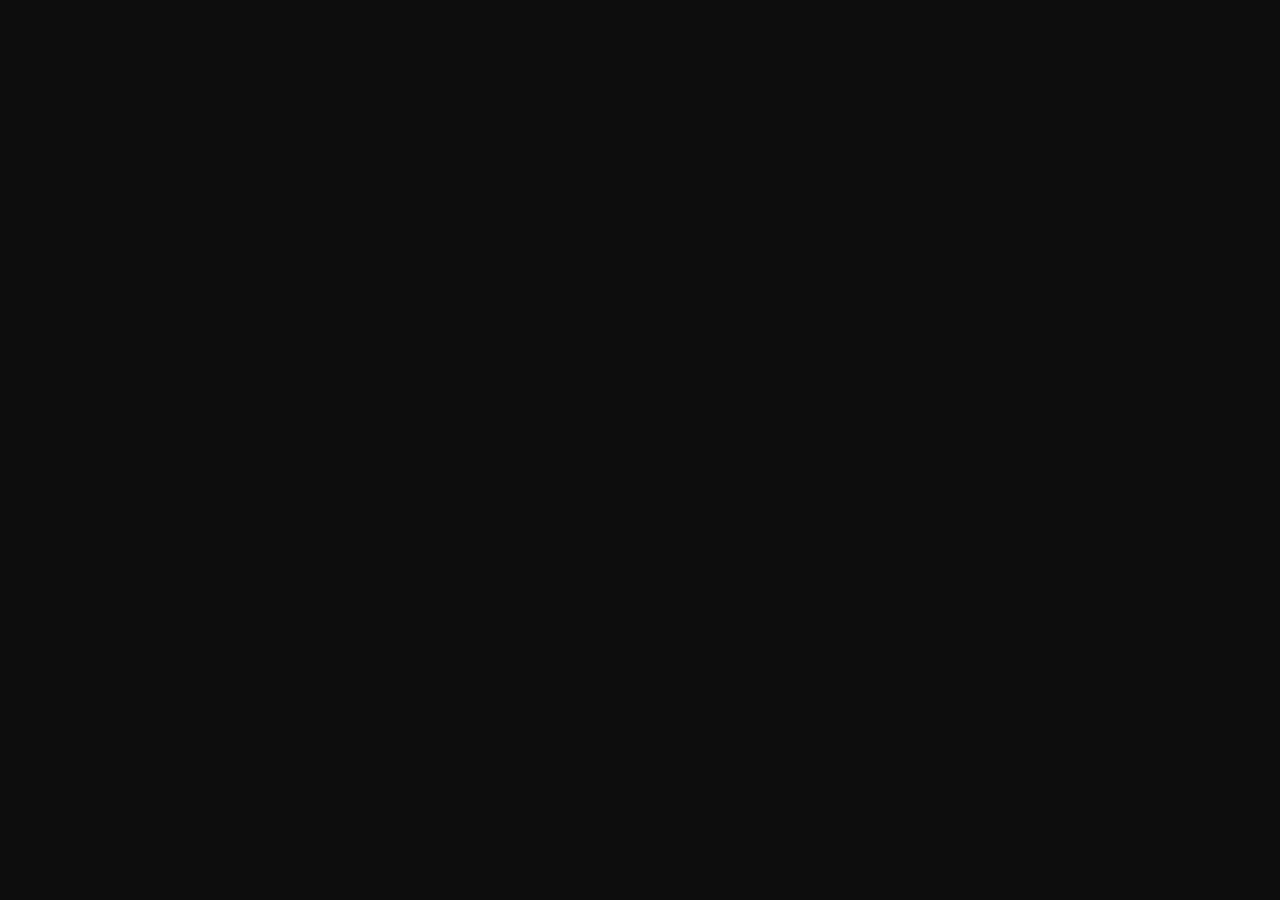
==== aplicacoes.html @ 839f95e7 "feat: configurações iniciais do site de catálogo das aplicações" ====
<!DOCTYPE html>
<html lang="pt-br">
<head>
  <meta charset="UTF-8">
  <meta name="viewport" content="width=device-width, initial-scale=1.0">
  <link rel="preconnect" href="https://fonts.googleapis.com">
  <link rel="preconnect" href="https://fonts.gstatic.com" crossorigin>
  <link
    href="https://fonts.googleapis.com/css2?family=IBM+Plex+Sans:wght@400;500;600;700&family=Space+Grotesk:wght@400;500;600;700&family=Space+Mono:wght@400;700&display=swap"
    rel="stylesheet">
  <link rel="stylesheet" href="./css/styleAplicacoes.css">
  <title>Heitor César Dev - Aplicações</title>
</head>
<body>
  
  <script src="./js/scriptAplicacoes.js"></script>
</body>
</html>
---- css/styleAplicacoes.css ----
html {
  scroll-behavior: smooth;
}

* {
  margin: 0;
  padding: 0;
  box-sizing: border-box;
}

:root {
  --bg-primary: #0d0d0d;
  --bg-secondary: #161616;
  --text-main: #f5f5f5;
  --text-muted: #a3a3a3;
  --accent: #ff621f;
  --accent-hover: #ff7033;
  --border: #202020;

  --font-title: 'Space Grotesk', sans-serif;
  --font-body: 'IBM Plex Sans', sans-serif;
  --font-code: 'Space Mono', monospace;

  --font-size-body: 1rem;
  --font-size-subtitle: 1.375rem;
  --font-size-link: 1.5rem;
  --font-size-title: 2rem;
}

[data-theme="light"] {
  --bg-primary: #f8f9fa;
  --bg-secondary: #e9ecef;
  --text-main: #121212;
  --text-muted: #555555;
  --accent: #e0520d;
  --accent-hover: #ff7033;
  --border: #dee2e6;
}

body {
  background-color: var(--bg-primary);
  color: var(--text-main);
  font-family: var(--font-body);
  font-weight: 400;
  font-size: var(--font-size-body);
  transition: background-color 0.3s, color 0.3s;
}
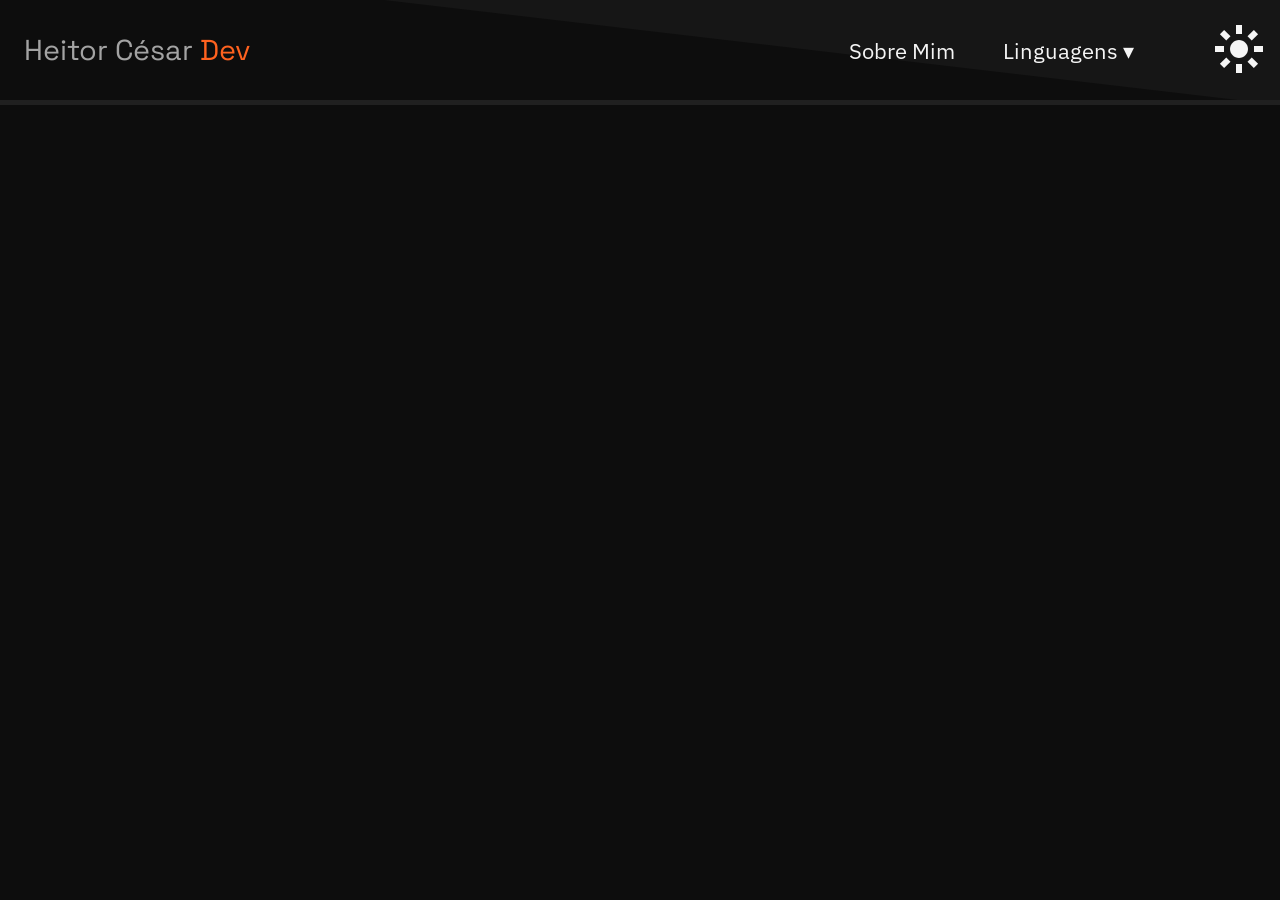
==== commit 0ec7940c: "feat: header do aplicacoes.html" ====
--- a/aplicacoes.html
+++ b/aplicacoes.html
@@ -12,6 +12,52 @@
   <title>Heitor César Dev - Aplicações</title>
 </head>
 <body>
+  <div class="page-wrapper">
+    <div class="diagonal-background"></div>
+
+    <div class="conteudo">
+      <header>
+        <div class="logo">
+          <span class="nome">Heitor César </span><span class="texto-dev">Dev</span>
+        </div>
+
+        <button id="theme-toggle-mobile" class="theme-toggle" aria-label="Alternar tema">
+          <img src="./assets/sun.svg" alt="Ícone de Sol" class="icon-sun">
+          <img src="./assets/moon.svg" alt="Ícone de Lua" class="icon-moon">
+        </button>
+
+        <details class="menu-container">
+          <summary class="hamburger-btn">☰</summary>
+            <nav class="nav-links">
+              <a href="index.html" onclick="fecharMenu()">Sobre Mim</a>
+              <a href="#html-css-js" onclick="fecharMenu()">HTML-CSS-JS</a>
+              <a href="#php" onclick="fecharMenu()">PHP</a>
+            </nav>
+        </details>
+
+        <div class="acoes-header">
+          <nav>
+            <div class="links-desktop">
+              <a href="index.html">Sobre Mim</a>
+              <div class="dropdown">
+                <a href="#" class="dropdown-btn">Linguagens ▾</a>
+                <div class="dropdown-menu">
+                  <a href="#html-css-js">HTML-CSS-JS</a>
+                  <a href="#php">PHP</a>
+                </div>
+              </div>
+            </div>
+          </nav>
+          
+
+          <button id="theme-toggle-desktop" class="theme-toggle" aria-label="Alternar tema">
+            <img src="./assets/sun.svg" alt="Ícone de Sol" class="icon-sun">
+            <img src="./assets/moon.svg" alt="Ícone de Lua" class="icon-moon">
+          </button>
+        </div>
+      </header>
+      
+    </div>
   
   <script src="./js/scriptAplicacoes.js"></script>
 </body>
--- a/css/styleAplicacoes.css
+++ b/css/styleAplicacoes.css
@@ -44,4 +44,276 @@
   font-weight: 400;
   font-size: var(--font-size-body);
   transition: background-color 0.3s, color 0.3s;
+}
+
+header {
+  display: flex;
+  justify-content: space-between;
+  align-items: center;
+  padding: 1rem;
+  position: relative;
+}
+
+h1 {
+  text-align: center;
+  padding: 1rem;
+  font-size: var(--font-size-title);
+  font-family: var(--font-title);
+  color: var(--accent);
+}
+
+header{
+  border-bottom: 5px solid var(--border);
+}
+
+a {
+  text-decoration: none;
+}
+
+.page-wrapper {
+  position: relative;
+  width: 100%;
+  overflow: hidden;
+  background-color: var(--bg-primary);
+}
+
+.diagonal-background {
+  position: absolute;
+  top: 0;
+  right: 0;
+  width: 50%;
+  height: 100%;
+  background-color: var(--bg-secondary);
+  clip-path: polygon(0 0, 100% 0, 100% 100%);
+  z-index: 1;
+}
+
+.conteudo {
+  position: relative;
+  z-index: 2;
+}
+
+.nome {
+  color: var(--text-muted);
+  font-family: var(--font-title);
+  font-size: var(--font-size-title);
+}
+
+.texto-dev {
+  color: var(--accent);
+  font-family: var(--font-title);
+  font-size: var(--font-size-title);
+}
+
+#theme-toggle-mobile {
+  display: inline;
+}
+
+#theme-toggle-desktop {
+  display: none;
+}
+
+.theme-toggle {
+  background: transparent;
+  border: none;
+  border-radius: 50%;
+  width: 50px;
+  height: 50px;
+  display: flex;
+  align-items: center;
+  justify-content: center;
+  cursor: pointer;
+  font-size: 1rem;
+  transition: background-color 0.3s ease, border-color 0.3s ease;
+}
+
+.theme-toggle:hover {
+  background-color: var(--border);
+}
+
+.theme-toggle img {
+  width: 3rem;
+  height: auto;
+  object-fit: contain;
+}
+
+/* Padrão (Dark Mode): Exibe o Sol, Esconde a Lua */
+.theme-toggle .icon-sun {
+  display: inline-block;
+}
+
+.theme-toggle .icon-moon {
+  display: none;
+}
+
+/* Estado Light Mode: Esconde o Sol, Exibe a Lua */
+[data-theme="light"] .theme-toggle .icon-sun {
+  display: none;
+}
+
+[data-theme="light"] .theme-toggle .icon-moon {
+  display: inline-block;
+}
+
+
+.menu-container {
+  display: inline;
+}
+
+.links-desktop {
+  display: none;
+}
+
+.hamburger-btn {
+  list-style: none;
+  cursor: pointer;
+  user-select: none;
+  color: var(--text-muted);
+  font-size: var(--font-size-title);
+  outline: none;
+}
+
+.hamburger-btn::-webkit-details-marker {
+  display: none;
+}
+
+.nav-links {
+  display: flex;
+  flex-direction: column;
+  position: absolute;
+  top: 100%;
+  left: 0;
+  width: 100%;
+  background-color: var(--bg-secondary);
+  box-shadow: 0 4px 6px rgba(0, 0, 0, 0.3);
+  z-index: 100;
+}
+
+.nav-links a {
+  padding: 1rem;
+  color: var(--text-main);
+  border-bottom: 1px solid var(--border);
+}
+
+
+
+@media (min-width: 768px) {
+  :root {
+    --font-size-title: 4rem;
+    --font-size-header: 2.75rem;
+    --font-size-link: 3rem;
+    --font-size-subtitle: 1.8rem;
+    --font-size-body: 1.4rem;
+    --line-height-body: 1.75rem;
+  }
+
+  body {
+    font-size: var(--font-size-body);
+  }
+
+  /* header */
+
+  .diagonal-background {
+    width: 70%;
+  }
+
+  .nome,
+  .texto-dev {
+    font-size: var(--font-size-subtitle);
+  }
+
+  .logo {
+    padding: 1rem 0.5rem;
+  }
+
+  .acoes-header {
+    display: flex;
+    align-items: center;
+    gap: 2rem;
+  }
+
+  #theme-toggle-mobile {
+    display: none;
+  }
+
+  #theme-toggle-desktop {
+    display: inline;
+    margin-left: 0;
+  }
+
+  .hamburger-btn {
+    display: none;
+  }
+
+  .links-desktop {
+    display: flex;
+    gap: 2rem;
+    margin-right: 0;
+  }
+
+  .links-desktop a {
+    color: var(--text-main);
+    transition: 0.2s ease;
+  }
+
+  .links-desktop a:hover {
+    color: var(--accent);
+  }
+
+  h1 {
+    font-size: var(--font-size-title);
+    font-weight: normal;
+    text-align: left;
+    padding: 4rem 5%;
+  }
+
+  .links-desktop {
+    display: flex;
+    align-items: center;
+    gap: 3rem;
+    margin-right: 3rem;
+  }
+
+  .links-desktop a {
+    color: var(--text-main);
+    transition: color 0.2s ease;
+  }
+
+  .links-desktop a:hover {
+    color: var(--accent);
+  }
+
+  .dropdown {
+    position: relative;
+  }
+
+  .dropdown-menu {
+    display: none;
+    position: absolute;
+    top: 100%;
+    left: 0;
+    background-color: var(--bg-secondary);
+    border: 1px solid var(--border);
+    border-radius: 8px;
+    padding: 0.5rem 0;
+    min-width: 160px;
+    box-shadow: 0 4px 12px rgba(0, 0, 0, 0.3);
+    z-index: 100;
+  }
+
+  .dropdown:hover .dropdown-menu {
+    display: flex;
+    flex-direction: column;
+  }
+
+  .dropdown-menu a {
+    padding: 0.6rem 1rem;
+    font-size: var(--font-size-body);
+    white-space: nowrap;
+  }
+
+  .dropdown-menu a:hover {
+    background-color: var(--border);
+    color: var(--accent);
+  }
 }
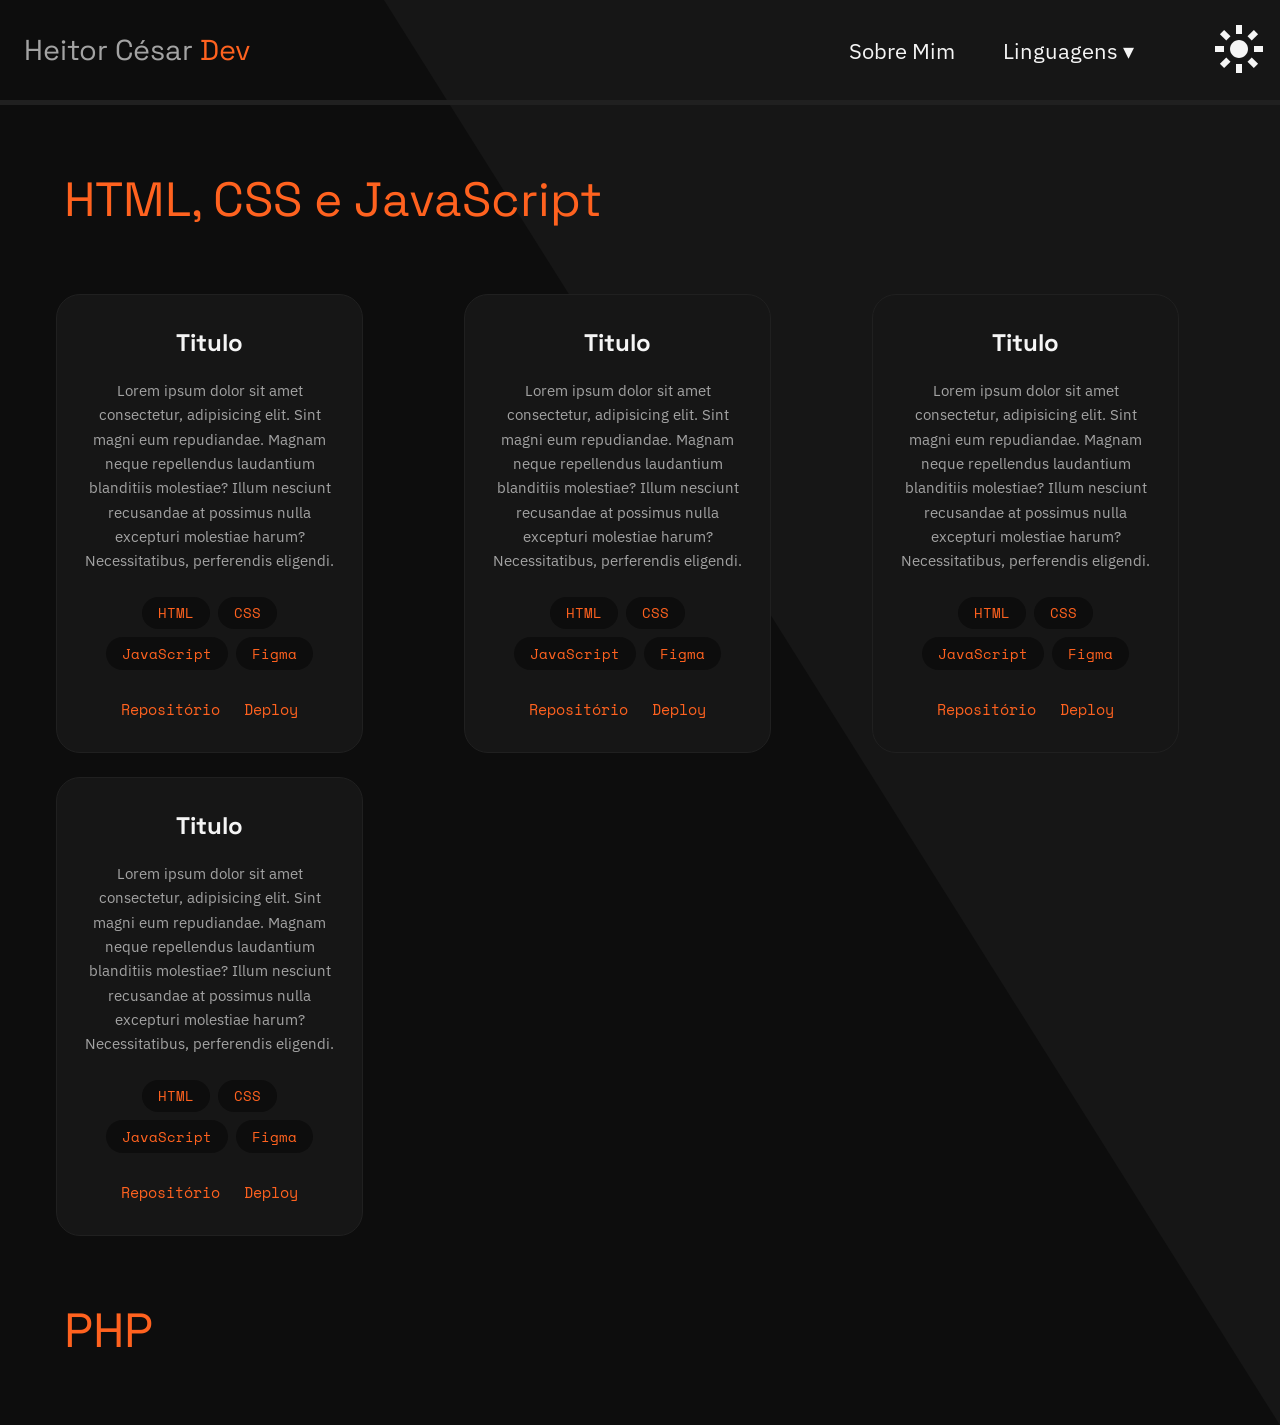
==== commit bbc1d24f: "feat: design dos cards" ====
--- a/aplicacoes.html
+++ b/aplicacoes.html
@@ -1,5 +1,6 @@
 <!DOCTYPE html>
 <html lang="pt-br">
+
 <head>
   <meta charset="UTF-8">
   <meta name="viewport" content="width=device-width, initial-scale=1.0">
@@ -11,6 +12,7 @@
   <link rel="stylesheet" href="./css/styleAplicacoes.css">
   <title>Heitor César Dev - Aplicações</title>
 </head>
+
 <body>
   <div class="page-wrapper">
     <div class="diagonal-background"></div>
@@ -28,11 +30,11 @@
 
         <details class="menu-container">
           <summary class="hamburger-btn">☰</summary>
-            <nav class="nav-links">
-              <a href="index.html" onclick="fecharMenu()">Sobre Mim</a>
-              <a href="#html-css-js" onclick="fecharMenu()">HTML-CSS-JS</a>
-              <a href="#php" onclick="fecharMenu()">PHP</a>
-            </nav>
+          <nav class="nav-links">
+            <a href="index.html" onclick="fecharMenu()">Sobre Mim</a>
+            <a href="#html-css-js" onclick="fecharMenu()">HTML-CSS-JS</a>
+            <a href="#php" onclick="fecharMenu()">PHP</a>
+          </nav>
         </details>
 
         <div class="acoes-header">
@@ -48,7 +50,7 @@
               </div>
             </div>
           </nav>
-          
+
 
           <button id="theme-toggle-desktop" class="theme-toggle" aria-label="Alternar tema">
             <img src="./assets/sun.svg" alt="Ícone de Sol" class="icon-sun">
@@ -56,9 +58,98 @@
           </button>
         </div>
       </header>
-      
+      <main>
+        <section id="html-css-js">
+          <h1>HTML, CSS e JavaScript</h1>
+          <div class="grid">
+            <div class="card-aplicacoes">
+              <h2>Titulo</h2>
+              <p>Lorem ipsum dolor sit amet consectetur, adipisicing elit.
+                Sint magni eum repudiandae. Magnam neque repellendus laudantium blanditiis molestiae?
+                Illum nesciunt recusandae at possimus nulla excepturi molestiae harum?
+                Necessitatibus, perferendis eligendi.
+              </p>
+              <div class="area-tags">
+                <label class="tags">HTML</label>
+                <label class="tags">CSS</label>
+                <label class="tags">JavaScript</label>
+                <label class="tags">Figma</label>
+              </div>
+              <div class="area-links">
+                <a href="#" class="github-link">Repositório</a>
+                <a href="#" class="deploy-link">Deploy</a>
+              </div>
+            </div>
+            <div class="card-aplicacoes">
+              <h2>Titulo</h2>
+              <p>Lorem ipsum dolor sit amet consectetur, adipisicing elit.
+                Sint magni eum repudiandae. Magnam neque repellendus laudantium blanditiis molestiae?
+                Illum nesciunt recusandae at possimus nulla excepturi molestiae harum?
+                Necessitatibus, perferendis eligendi.
+              </p>
+              <div class="area-tags">
+                <label class="tags">HTML</label>
+                <label class="tags">CSS</label>
+                <label class="tags">JavaScript</label>
+                <label class="tags">Figma</label>
+              </div>
+              <div class="area-links">
+                <a href="#" class="github-link">Repositório</a>
+                <a href="#" class="deploy-link">Deploy</a>
+              </div>
+            </div>
+            <div class="card-aplicacoes">
+              <h2>Titulo</h2>
+              <p>Lorem ipsum dolor sit amet consectetur, adipisicing elit.
+                Sint magni eum repudiandae. Magnam neque repellendus laudantium blanditiis molestiae?
+                Illum nesciunt recusandae at possimus nulla excepturi molestiae harum?
+                Necessitatibus, perferendis eligendi.
+              </p>
+              <div class="area-tags">
+                <label class="tags">HTML</label>
+                <label class="tags">CSS</label>
+                <label class="tags">JavaScript</label>
+                <label class="tags">Figma</label>
+              </div>
+              <div class="area-links">
+                <a href="#" class="github-link">Repositório</a>
+                <a href="#" class="deploy-link">Deploy</a>
+              </div>
+            </div>
+            <div class="card-aplicacoes">
+              <h2>Titulo</h2>
+              <p>Lorem ipsum dolor sit amet consectetur, adipisicing elit.
+                Sint magni eum repudiandae. Magnam neque repellendus laudantium blanditiis molestiae?
+                Illum nesciunt recusandae at possimus nulla excepturi molestiae harum?
+                Necessitatibus, perferendis eligendi.
+              </p>
+              <div class="area-tags">
+                <label class="tags">HTML</label>
+                <label class="tags">CSS</label>
+                <label class="tags">JavaScript</label>
+                <label class="tags">Figma</label>
+              </div>
+              <div class="area-links">
+                <a href="#" class="github-link">Repositório</a>
+                <a href="#" class="deploy-link">Deploy</a>
+              </div>
+            </div>
+          </div>
+
+
+
+        </section>
+        <section id="php">
+          <h1>PHP</h1>
+          <div class="grid">
+
+          </div>
+        </section>
+      </main>
+
     </div>
-  
-  <script src="./js/scriptAplicacoes.js"></script>
+
+    <script src="./js/scriptAplicacoes.js"></script>
 </body>
+
 </html>
--- a/css/styleAplicacoes.css
+++ b/css/styleAplicacoes.css
@@ -195,11 +195,77 @@
   border-bottom: 1px solid var(--border);
 }
 
+.card-aplicacoes {
+  background-color: var(--bg-secondary);
+  border: 1px solid var(--border);
+  border-radius: 24px;
+  text-align: center;
+  padding: 2rem 1.5rem;
+  margin: 1.5rem;
+  width: 80%;
+  max-width: 400px;
+  margin: 0 auto 2rem auto;
+}
+
+.card-aplicacoes h2 {
+  font-family: var(--font-title);
+  font-size: 1.5rem;
+  font-weight: 700;
+  color: var(--text-main);
+  margin-bottom: 1.25rem;
+}
+
+.card-aplicacoes p {
+  font-family: var(--font-body);
+  font-size: 0.95rem;
+  line-height: 1.6;
+  color: var(--text-muted);
+  margin-bottom: 1.5rem;
+}
+
+/* Área de Tags estilizada como pílulas */
+.area-tags {
+  display: flex;
+  justify-content: center;
+  align-items: center;
+  flex-wrap: wrap;
+  gap: 0.5rem;
+  margin-bottom: 1.75rem;
+}
+
+.tags {
+  font-family: var(--font-code);
+  font-size: 0.85rem;
+  color: var(--accent);
+  background-color: var(--bg-primary);
+  padding: 0.4rem 1rem;
+  border-radius: 50px;
+}
+
+/* Links no rodapé */
+.area-links {
+  display: flex;
+  justify-content: center;
+  align-items: center;
+  gap: 1.5rem;
+}
+
+.area-links a {
+  font-family: var(--font-code);
+  font-size: 0.95rem;
+  color: var(--accent);
+  transition: color 0.2s ease;
+}
+
+.area-links a:active {
+  color: var(--accent-hover);
+}
+
 
 
 @media (min-width: 768px) {
   :root {
-    --font-size-title: 4rem;
+    --font-size-title: 3rem;
     --font-size-header: 2.75rem;
     --font-size-link: 3rem;
     --font-size-subtitle: 1.8rem;
@@ -211,60 +277,60 @@
     font-size: var(--font-size-body);
   }
 
-  /* header */
-
-  .diagonal-background {
-    width: 70%;
-  }
-
-  .nome,
-  .texto-dev {
-    font-size: var(--font-size-subtitle);
-  }
-
-  .logo {
-    padding: 1rem 0.5rem;
-  }
-
-  .acoes-header {
-    display: flex;
-    align-items: center;
-    gap: 2rem;
-  }
-
-  #theme-toggle-mobile {
-    display: none;
-  }
-
-  #theme-toggle-desktop {
-    display: inline;
-    margin-left: 0;
-  }
-
-  .hamburger-btn {
-    display: none;
-  }
-
-  .links-desktop {
-    display: flex;
-    gap: 2rem;
-    margin-right: 0;
-  }
-
-  .links-desktop a {
-    color: var(--text-main);
-    transition: 0.2s ease;
-  }
-
-  .links-desktop a:hover {
-    color: var(--accent);
-  }
-
   h1 {
     font-size: var(--font-size-title);
     font-weight: normal;
     text-align: left;
     padding: 4rem 5%;
+  }
+
+  /* header */
+
+  .diagonal-background {
+    width: 70%;
+  }
+
+  .nome,
+  .texto-dev {
+    font-size: var(--font-size-subtitle);
+  }
+
+  .logo {
+    padding: 1rem 0.5rem;
+  }
+
+  .acoes-header {
+    display: flex;
+    align-items: center;
+    gap: 2rem;
+  }
+
+  #theme-toggle-mobile {
+    display: none;
+  }
+
+  #theme-toggle-desktop {
+    display: inline;
+    margin-left: 0;
+  }
+
+  .hamburger-btn {
+    display: none;
+  }
+
+  .links-desktop {
+    display: flex;
+    gap: 2rem;
+    margin-right: 0;
+  }
+
+  .links-desktop a {
+    color: var(--text-main);
+    transition: 0.2s ease;
+  }
+
+  .links-desktop a:hover {
+    color: var(--accent);
   }
 
   .links-desktop {
@@ -316,4 +382,30 @@
     background-color: var(--border);
     color: var(--accent);
   }
+
+  .grid {
+    display: grid;
+    grid-template-columns: repeat(3, 1fr);
+    gap: 1.5rem;
+    max-width: 1600px;
+    margin: 0 auto 0 2rem;
+    padding: 0 1.5rem;
+  }
+
+  .card-aplicacoes {
+    max-width: none;
+    margin: 0;
+  }
+
+  .area-links a{
+    transition: 0.3s ease;
+  }
+
+  .area-links a:hover{
+    color: var(--accent-hover);
+  }
+
+  .area-links a:active{
+    opacity: 0.7;
+  }
 }
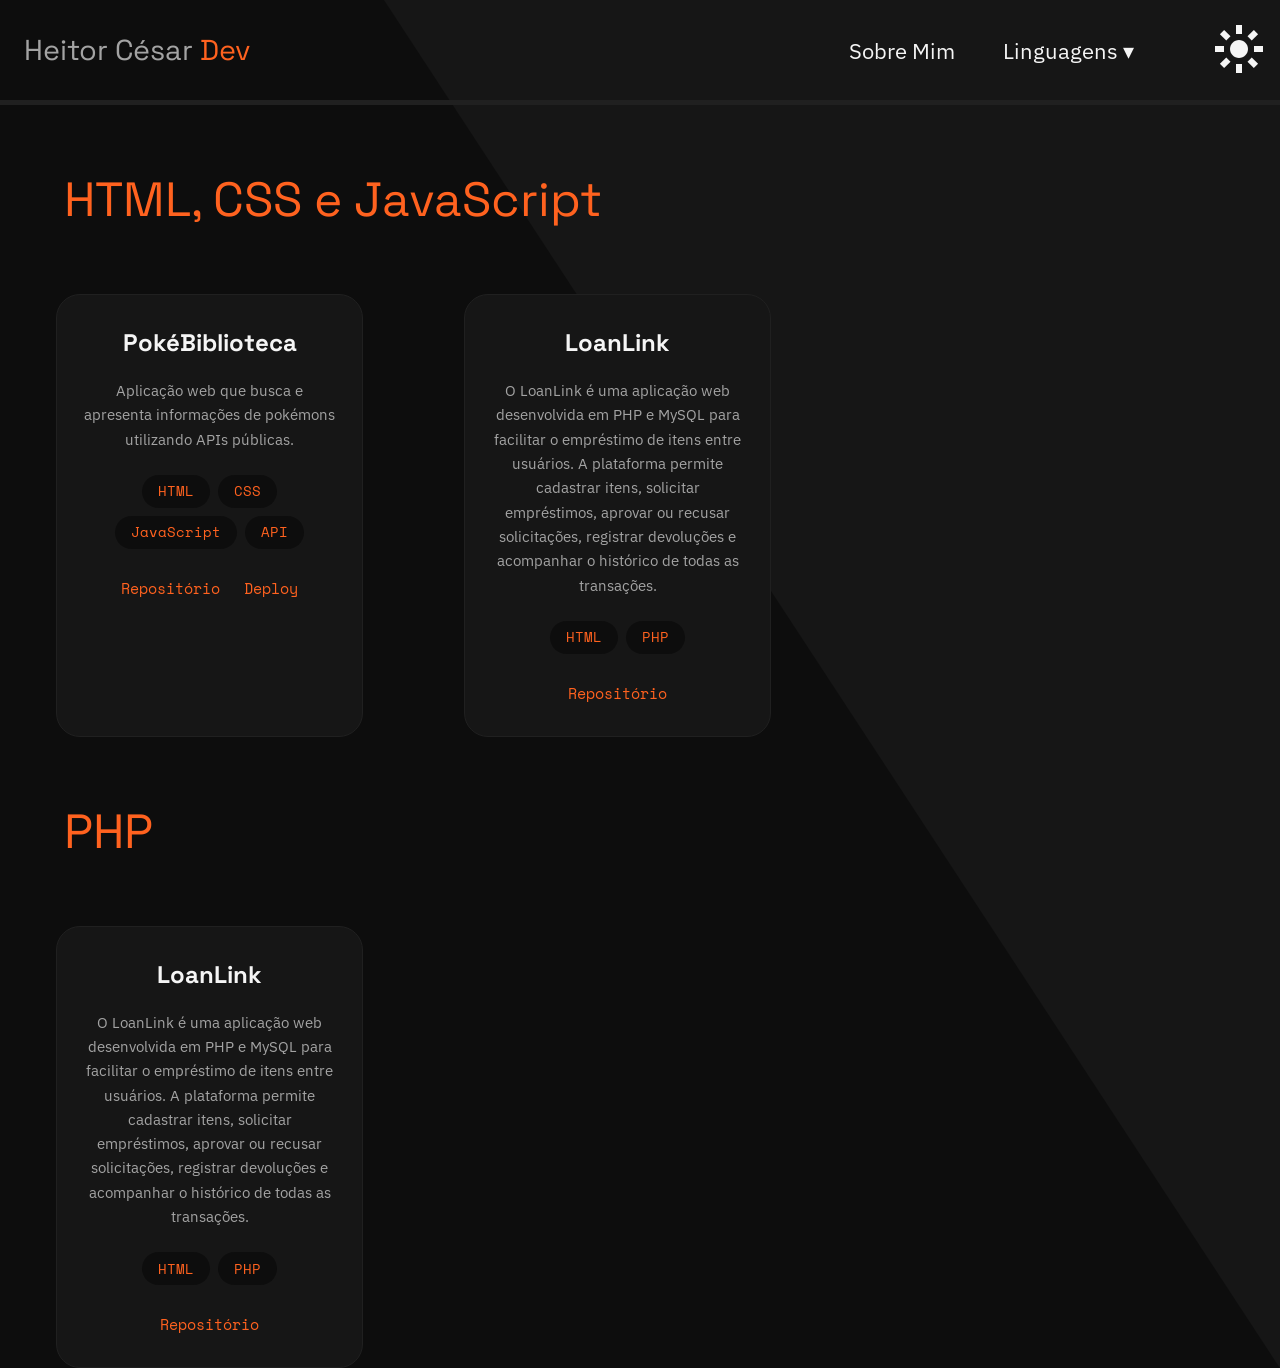
==== commit f0de2827: "feat: renderização das aplicações do aplicacoes.json" ====
--- a/aplicacoes.html
+++ b/aplicacoes.html
@@ -62,78 +62,7 @@
         <section id="html-css-js">
           <h1>HTML, CSS e JavaScript</h1>
           <div class="grid">
-            <div class="card-aplicacoes">
-              <h2>Titulo</h2>
-              <p>Lorem ipsum dolor sit amet consectetur, adipisicing elit.
-                Sint magni eum repudiandae. Magnam neque repellendus laudantium blanditiis molestiae?
-                Illum nesciunt recusandae at possimus nulla excepturi molestiae harum?
-                Necessitatibus, perferendis eligendi.
-              </p>
-              <div class="area-tags">
-                <label class="tags">HTML</label>
-                <label class="tags">CSS</label>
-                <label class="tags">JavaScript</label>
-                <label class="tags">Figma</label>
-              </div>
-              <div class="area-links">
-                <a href="#" class="github-link">Repositório</a>
-                <a href="#" class="deploy-link">Deploy</a>
-              </div>
-            </div>
-            <div class="card-aplicacoes">
-              <h2>Titulo</h2>
-              <p>Lorem ipsum dolor sit amet consectetur, adipisicing elit.
-                Sint magni eum repudiandae. Magnam neque repellendus laudantium blanditiis molestiae?
-                Illum nesciunt recusandae at possimus nulla excepturi molestiae harum?
-                Necessitatibus, perferendis eligendi.
-              </p>
-              <div class="area-tags">
-                <label class="tags">HTML</label>
-                <label class="tags">CSS</label>
-                <label class="tags">JavaScript</label>
-                <label class="tags">Figma</label>
-              </div>
-              <div class="area-links">
-                <a href="#" class="github-link">Repositório</a>
-                <a href="#" class="deploy-link">Deploy</a>
-              </div>
-            </div>
-            <div class="card-aplicacoes">
-              <h2>Titulo</h2>
-              <p>Lorem ipsum dolor sit amet consectetur, adipisicing elit.
-                Sint magni eum repudiandae. Magnam neque repellendus laudantium blanditiis molestiae?
-                Illum nesciunt recusandae at possimus nulla excepturi molestiae harum?
-                Necessitatibus, perferendis eligendi.
-              </p>
-              <div class="area-tags">
-                <label class="tags">HTML</label>
-                <label class="tags">CSS</label>
-                <label class="tags">JavaScript</label>
-                <label class="tags">Figma</label>
-              </div>
-              <div class="area-links">
-                <a href="#" class="github-link">Repositório</a>
-                <a href="#" class="deploy-link">Deploy</a>
-              </div>
-            </div>
-            <div class="card-aplicacoes">
-              <h2>Titulo</h2>
-              <p>Lorem ipsum dolor sit amet consectetur, adipisicing elit.
-                Sint magni eum repudiandae. Magnam neque repellendus laudantium blanditiis molestiae?
-                Illum nesciunt recusandae at possimus nulla excepturi molestiae harum?
-                Necessitatibus, perferendis eligendi.
-              </p>
-              <div class="area-tags">
-                <label class="tags">HTML</label>
-                <label class="tags">CSS</label>
-                <label class="tags">JavaScript</label>
-                <label class="tags">Figma</label>
-              </div>
-              <div class="area-links">
-                <a href="#" class="github-link">Repositório</a>
-                <a href="#" class="deploy-link">Deploy</a>
-              </div>
-            </div>
+            
           </div>
 
 
@@ -149,7 +78,7 @@
 
     </div>
 
-    <script src="./js/scriptAplicacoes.js"></script>
+    <script type="module" src="./js/scriptAplicacoes.js"></script>
 </body>
 
 </html>
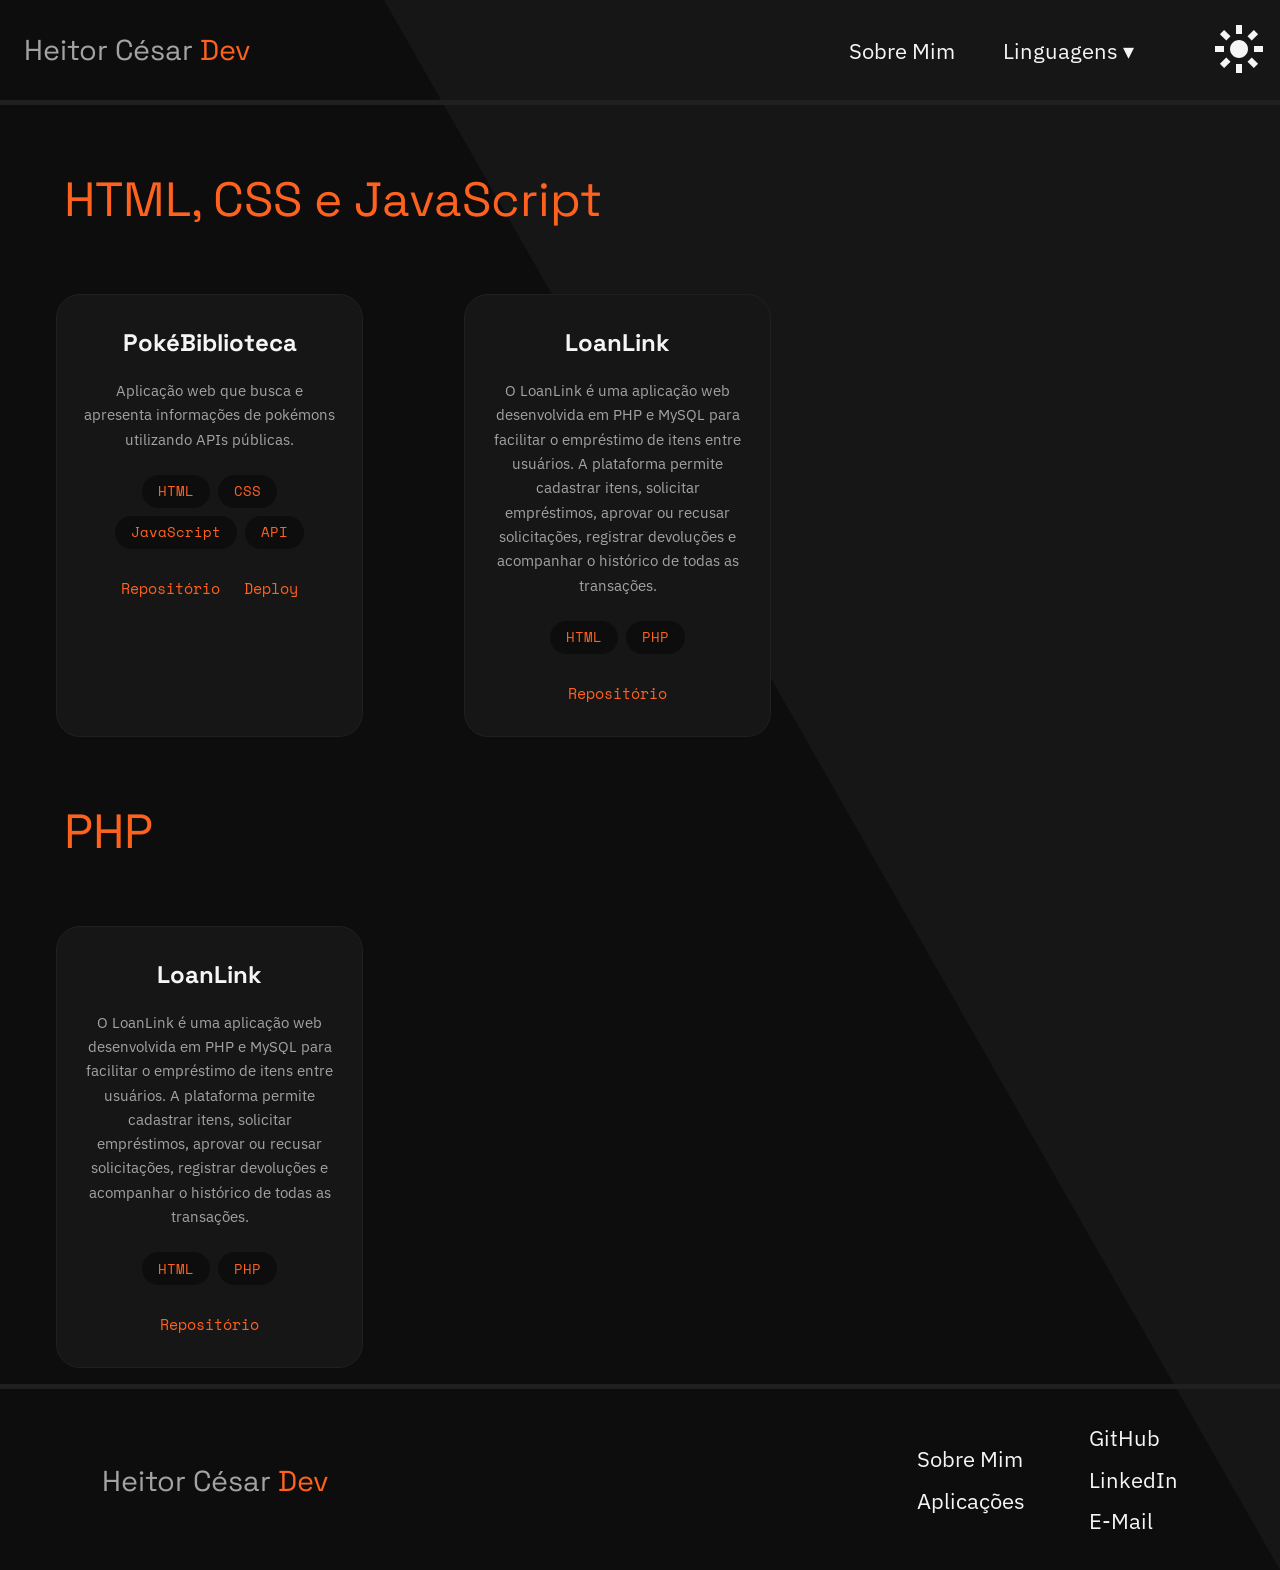
==== commit 5c19b512: "add: footer no aplicacoes.html" ====
--- a/aplicacoes.html
+++ b/aplicacoes.html
@@ -75,6 +75,24 @@
           </div>
         </section>
       </main>
+      <footer>
+        <div class="logo-footer">
+          <span class="nome">Heitor César </span><span class="texto-dev">Dev</span>
+        </div>
+        <div class="container-links">
+          <div class="links-esquerda">
+            <a href="index.html">Sobre Mim</a>
+            <a href="#html-css-js">Aplicações</a>
+          </div>
+
+          <div class="links-direita">
+            <a href="https://github.com/heitorcfcazella-prog" target="_blank" class="github-texto">GitHub</a>
+            <a href="https://www.linkedin.com/in/heitor-c%C3%A9sar-f-cazella-correa-69b5bb371" target="_blank"
+              class="links">LinkedIn</a>
+            <a href="mailto:heitorcfcazella@gmail.com" onclick="copiarEmail(event, 'heitorcfcazella@gmail.com')" class="links">E-Mail</a>
+          </div>
+        </div>
+      </footer>
 
     </div>
 
--- a/css/styleAplicacoes.css
+++ b/css/styleAplicacoes.css
@@ -64,6 +64,11 @@
 
 header{
   border-bottom: 5px solid var(--border);
+}
+
+footer{
+  border-top: 5px solid var(--border);
+  margin-top: 1rem;
 }
 
 a {
@@ -258,6 +263,38 @@
 }
 
 .area-links a:active {
+  color: var(--accent-hover);
+}
+
+.logo-footer {
+  text-align: center;
+  margin: 5% 0 10% 0;
+}
+
+.container-links {
+  display: flex;
+  justify-content: center;
+  align-items: center;
+  gap: 3rem;
+  width: 100%;
+  margin-bottom: 2.5rem;
+}
+
+.links-esquerda,
+.links-direita {
+  display: flex;
+  flex-direction: column;
+  gap: 0.8rem;
+}
+
+footer a {
+  color: var(--text-main);
+  line-height: 1.5;
+  display: block;
+  transition: 0.3s ease;
+}
+
+footer a:active {
   color: var(--accent-hover);
 }
 
@@ -408,4 +445,36 @@
   .area-links a:active{
     opacity: 0.7;
   }
+
+  footer {
+    display: flex;
+    justify-content: space-between;
+    align-items: center;
+    padding: 2rem 8%; /* Mantém o alinhamento com o resto do site */
+  }
+
+  .logo-footer {
+    text-align: left;
+    margin: 0;
+    font-size: var(--font-size-subtitle); /* Aumenta o tamanho da logo no desktop */
+  }
+
+  .container-links {
+    width: auto;
+    margin-bottom: 0;
+    gap: 4rem; /* Distância entre a coluna da esquerda e a da direita */
+  }
+
+  .links-esquerda,
+  .links-direita {
+    gap: 0.5rem;
+  }
+
+  footer a {
+    font-size: var(--font-size-body);
+  }
+
+  footer a:hover{
+    color: var(--accent-hover);
+  }
 }
